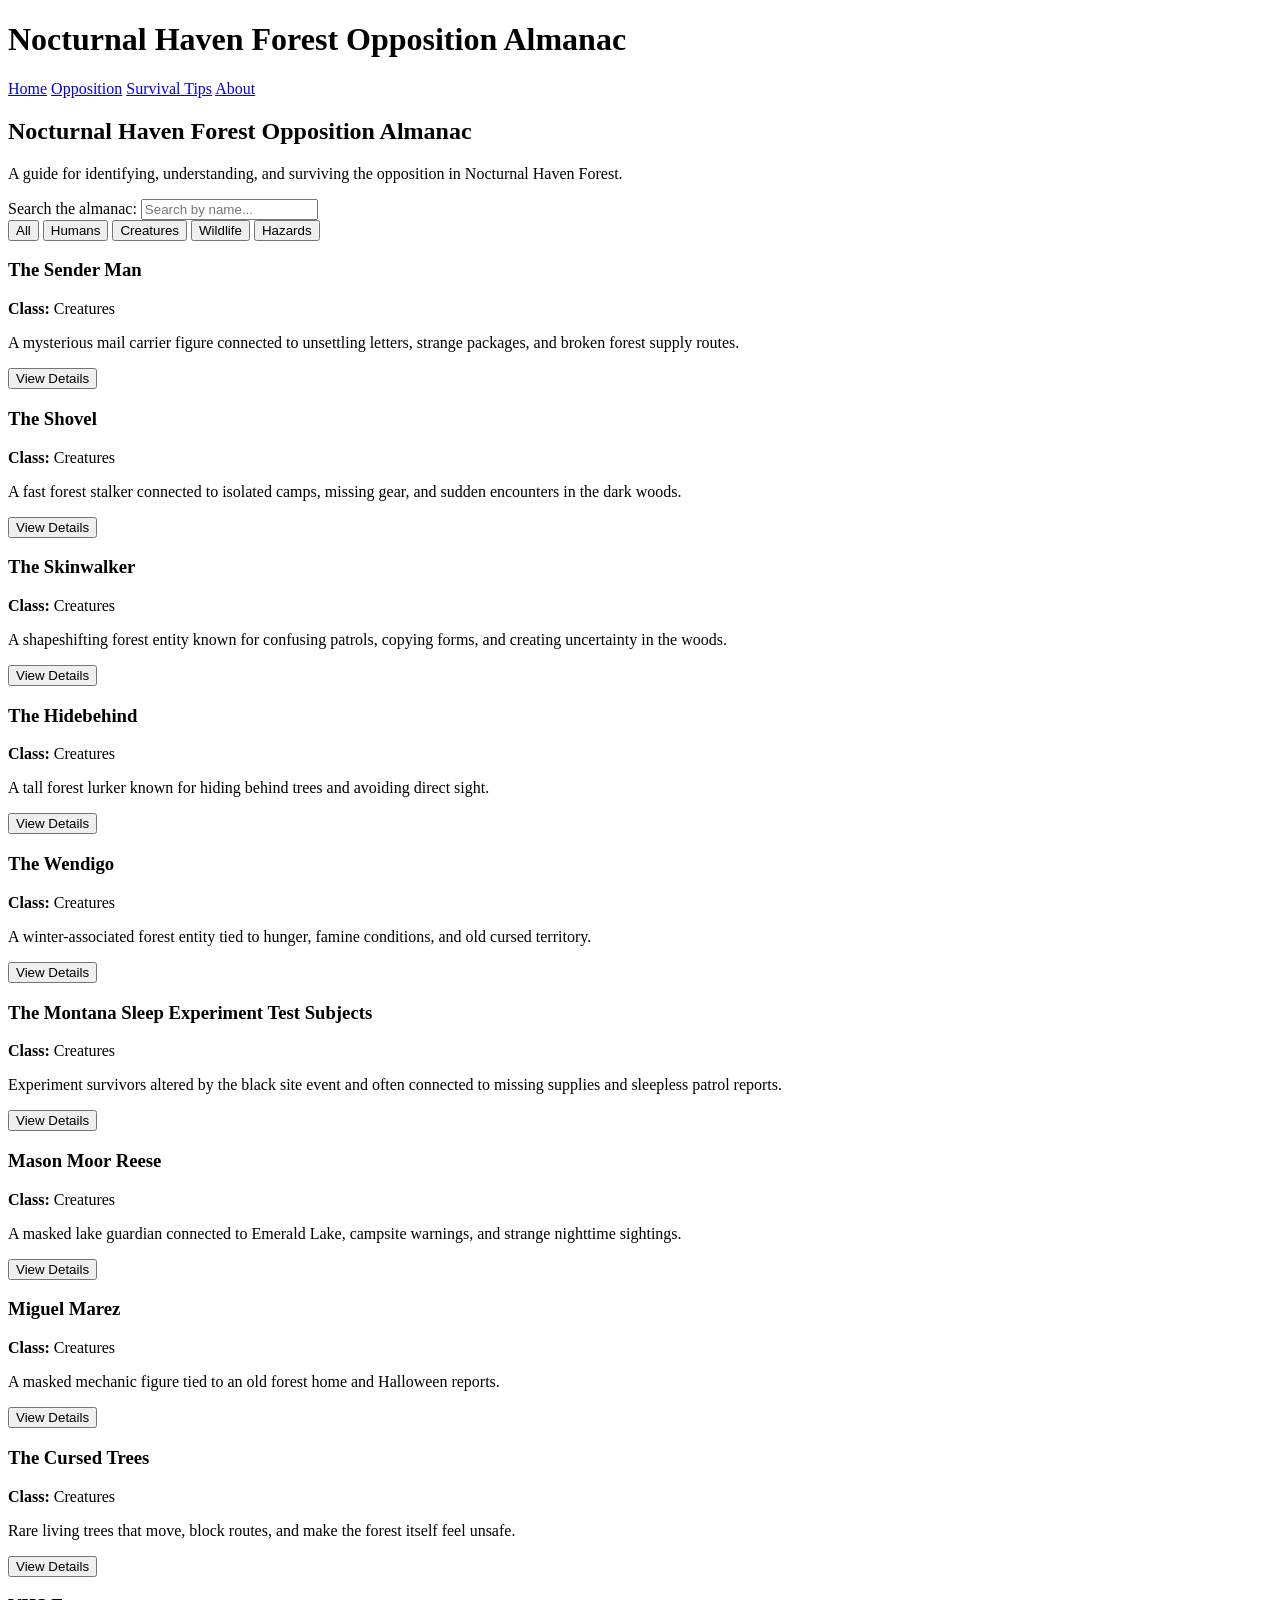
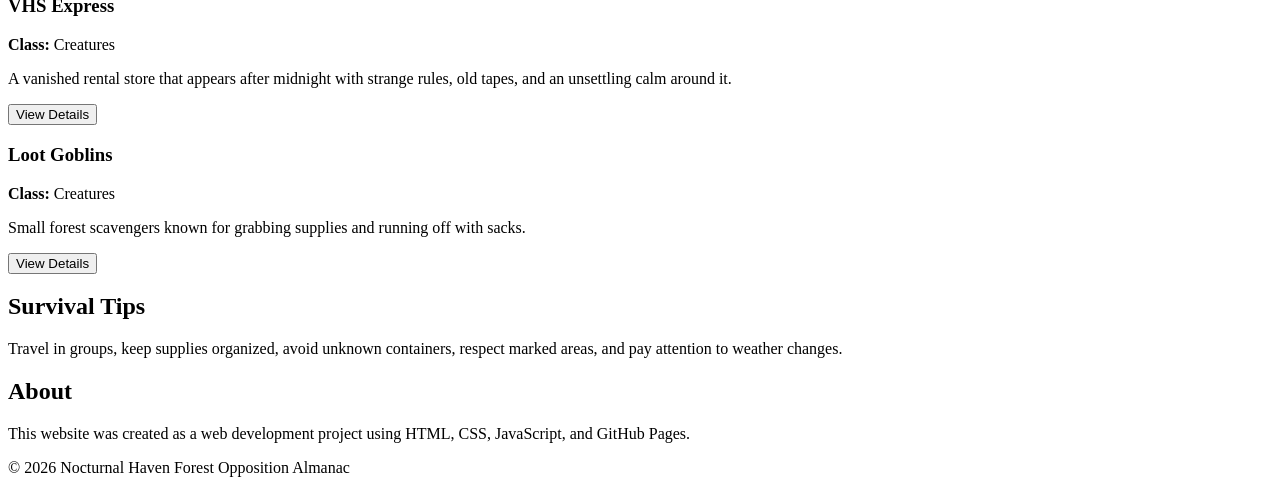
==== index.html @ ad65bc2d "Create index.html" ====
<!DOCTYPE html>
<html lang="en">
<head>
    <meta charset="UTF-8">
    <meta name="viewport" content="width=device-width, initial-scale=1.0">
    <title>Nocturnal Haven Forest Opposition Almanac</title>
    <link rel="stylesheet" href="style.css">
</head>
<body>
    <header>
        <h1>Nocturnal Haven Forest Opposition Almanac</h1>

        <nav aria-label="Main navigation">
            <a href="index.html">Home</a>
            <a href="#opposition">Opposition</a>
            <a href="#survival">Survival Tips</a>
            <a href="#about">About</a>
        </nav>
    </header>

    <main>
        <section class="hero">
            <h2>Nocturnal Haven Forest Opposition Almanac</h2>
            <p>A guide for identifying, understanding, and surviving the opposition in Nocturnal Haven Forest.</p>
        </section>

        <section class="search-area">
            <label for="search">Search the almanac:</label>
            <input type="text" id="search" placeholder="Search by name...">

            <div class="filters" aria-label="Opposition categories">
                <button type="button" data-filter="all">All</button>
                <button type="button" data-filter="humans">Humans</button>
                <button type="button" data-filter="creatures">Creatures</button>
                <button type="button" data-filter="wildlife">Wildlife</button>
                <button type="button" data-filter="hazards">Hazards</button>
            </div>
        </section>

        <section id="opposition" class="cards">
            <article class="card" data-category="creatures">
                <h3>The Sender Man</h3>
                <p><strong>Class:</strong> Creatures</p>
                <p>A mysterious mail carrier figure connected to unsettling letters, strange packages, and broken forest supply routes.</p>
                <button type="button">View Details</button>
            </article>

            <article class="card" data-category="creatures">
                <h3>The Shovel</h3>
                <p><strong>Class:</strong> Creatures</p>
                <p>A fast forest stalker connected to isolated camps, missing gear, and sudden encounters in the dark woods.</p>
                <button type="button">View Details</button>
            </article>

            <article class="card" data-category="creatures">
                <h3>The Skinwalker</h3>
                <p><strong>Class:</strong> Creatures</p>
                <p>A shapeshifting forest entity known for confusing patrols, copying forms, and creating uncertainty in the woods.</p>
                <button type="button">View Details</button>
            </article>

            <article class="card" data-category="creatures">
                <h3>The Hidebehind</h3>
                <p><strong>Class:</strong> Creatures</p>
                <p>A tall forest lurker known for hiding behind trees and avoiding direct sight.</p>
                <button type="button">View Details</button>
            </article>

            <article class="card" data-category="creatures">
                <h3>The Wendigo</h3>
                <p><strong>Class:</strong> Creatures</p>
                <p>A winter-associated forest entity tied to hunger, famine conditions, and old cursed territory.</p>
                <button type="button">View Details</button>
            </article>

            <article class="card" data-category="creatures">
                <h3>The Montana Sleep Experiment Test Subjects</h3>
                <p><strong>Class:</strong> Creatures</p>
                <p>Experiment survivors altered by the black site event and often connected to missing supplies and sleepless patrol reports.</p>
                <button type="button">View Details</button>
            </article>

            <article class="card" data-category="creatures">
                <h3>Mason Moor Reese</h3>
                <p><strong>Class:</strong> Creatures</p>
                <p>A masked lake guardian connected to Emerald Lake, campsite warnings, and strange nighttime sightings.</p>
                <button type="button">View Details</button>
            </article>

            <article class="card" data-category="creatures">
                <h3>Miguel Marez</h3>
                <p><strong>Class:</strong> Creatures</p>
                <p>A masked mechanic figure tied to an old forest home and Halloween reports.</p>
                <button type="button">View Details</button>
            </article>

            <article class="card" data-category="creatures">
                <h3>The Cursed Trees</h3>
                <p><strong>Class:</strong> Creatures</p>
                <p>Rare living trees that move, block routes, and make the forest itself feel unsafe.</p>
                <button type="button">View Details</button>
            </article>

            <article class="card" data-category="creatures">
                <h3>VHS Express</h3>
                <p><strong>Class:</strong> Creatures</p>
                <p>A vanished rental store that appears after midnight with strange rules, old tapes, and an unsettling calm around it.</p>
                <button type="button">View Details</button>
            </article>

            <article class="card" data-category="creatures">
                <h3>Loot Goblins</h3>
                <p><strong>Class:</strong> Creatures</p>
                <p>Small forest scavengers known for grabbing supplies and running off with sacks.</p>
                <button type="button">View Details</button>
            </article>
        </section>

        <section id="survival">
            <h2>Survival Tips</h2>
            <p>Travel in groups, keep supplies organized, avoid unknown containers, respect marked areas, and pay attention to weather changes.</p>
        </section>

        <section id="about">
            <h2>About</h2>
            <p>This website was created as a web development project using HTML, CSS, JavaScript, and GitHub Pages.</p>
        </section>
    </main>

    <footer>
        <p>&copy; 2026 Nocturnal Haven Forest Opposition Almanac</p>
    </footer>

    <script src="script.js"></script>
</body>
</html>
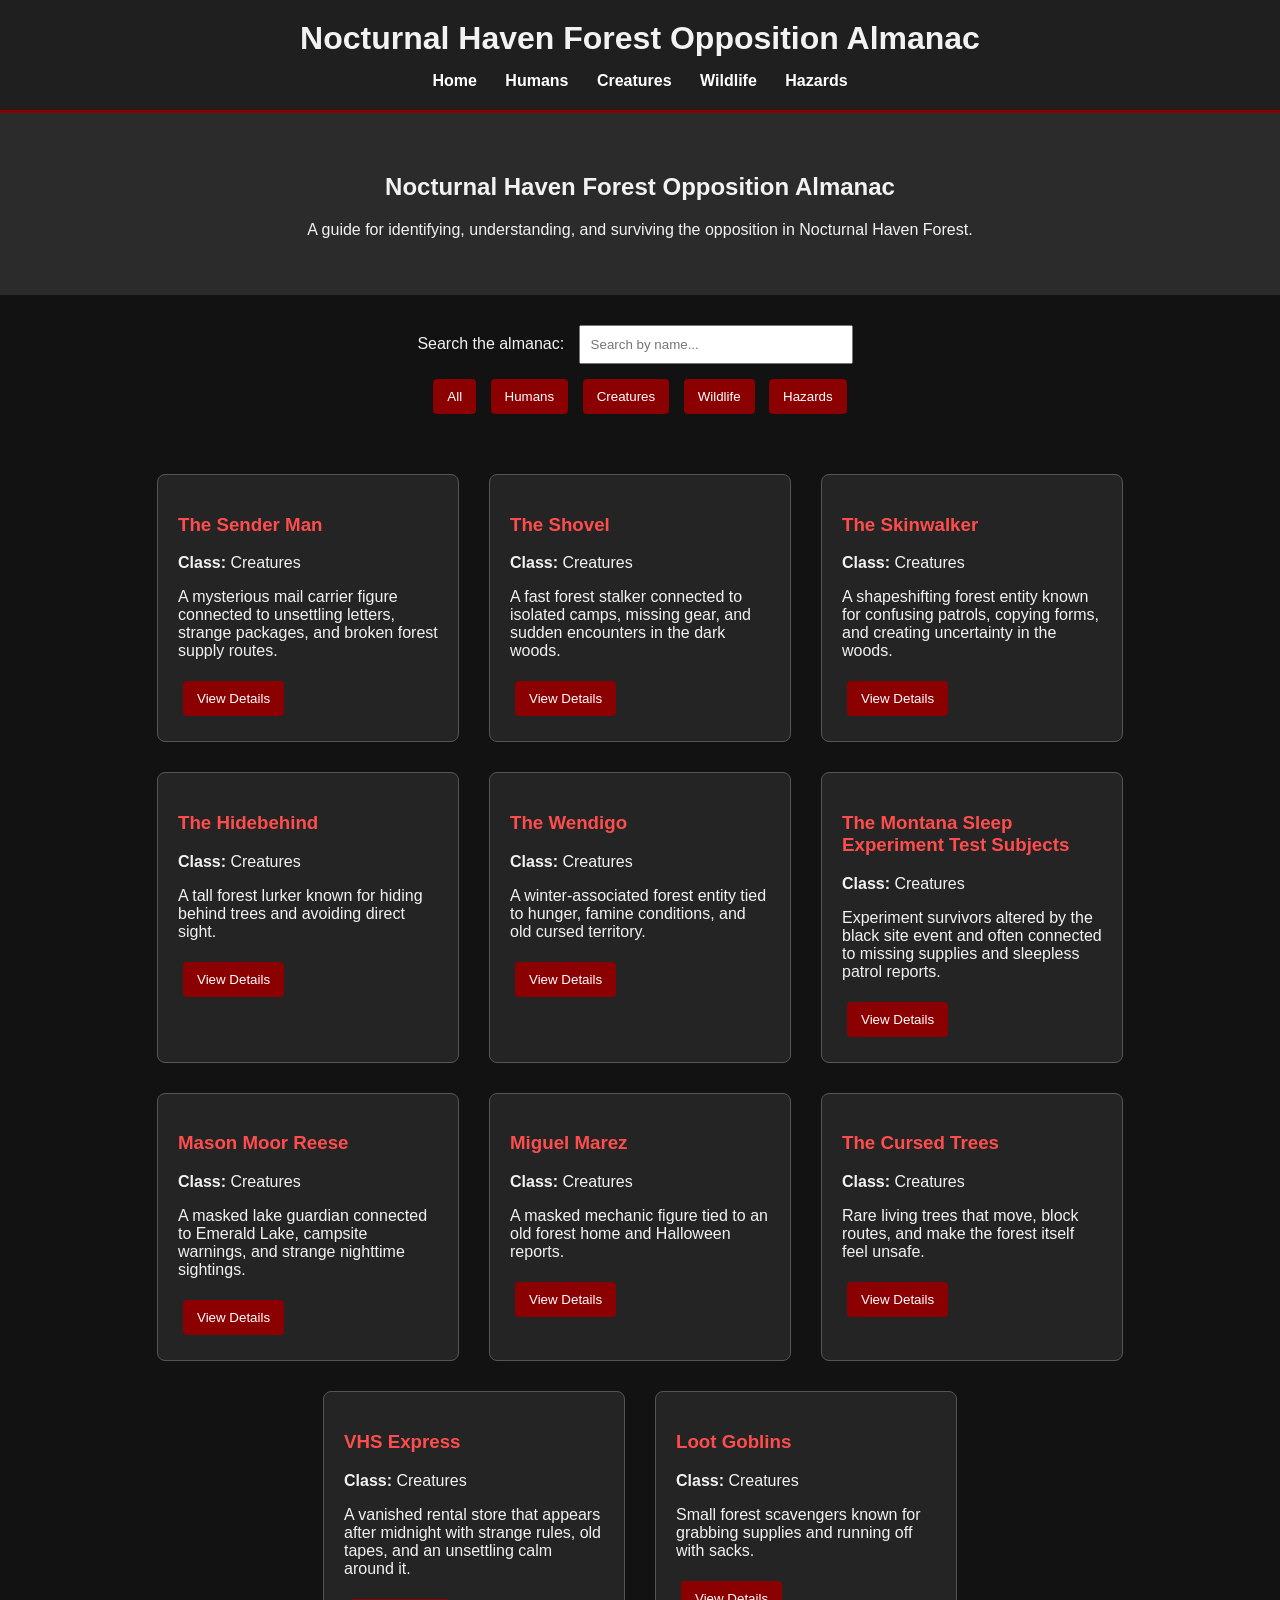
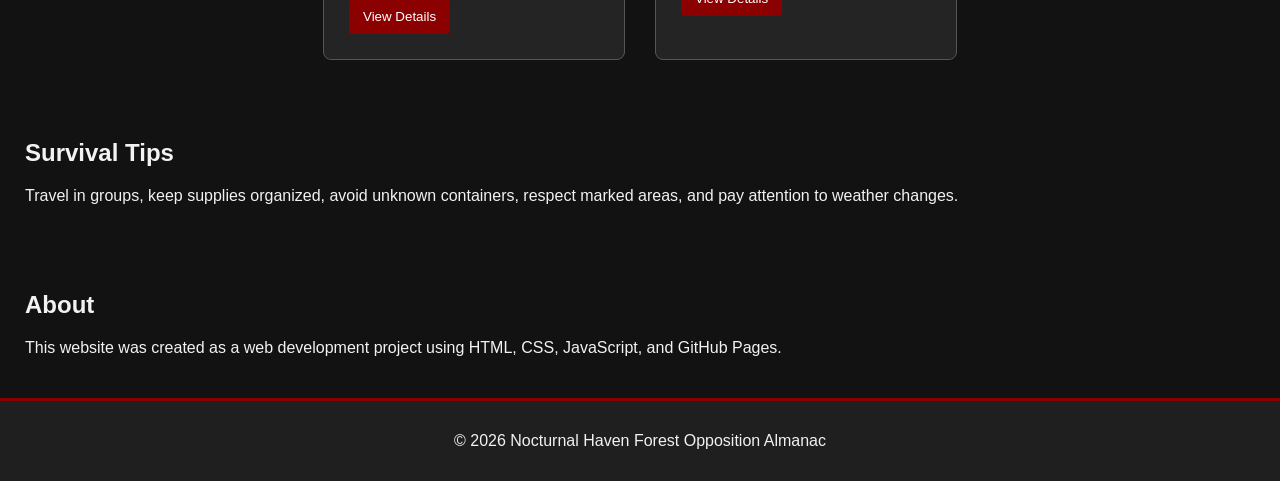
==== commit fd674532: "Create five-page drafted website" ====
--- a/index.html
+++ b/index.html
@@ -11,11 +11,12 @@
         <h1>Nocturnal Haven Forest Opposition Almanac</h1>
 
         <nav aria-label="Main navigation">
-            <a href="index.html">Home</a>
-            <a href="#opposition">Opposition</a>
-            <a href="#survival">Survival Tips</a>
-            <a href="#about">About</a>
-        </nav>
+    <a href="index.html">Home</a>
+    <a href="humans.html">Humans</a>
+    <a href="creatures.html">Creatures</a>
+    <a href="wildlife.html">Wildlife</a>
+    <a href="hazards.html">Hazards</a>
+</nav>
     </header>
 
     <main>
--- a/style.css
+++ b/style.css
@@ -0,0 +1,90 @@
+body {
+    margin: 0;
+    font-family: Arial, sans-serif;
+    background-color: #121212;
+    color: #f2f2f2;
+}
+
+header {
+    background-color: #1f1f1f;
+    padding: 20px;
+    text-align: center;
+    border-bottom: 3px solid darkred;
+}
+
+header h1 {
+    margin: 0 0 15px 0;
+}
+
+nav a {
+    color: #ffffff;
+    margin: 0 12px;
+    text-decoration: none;
+    font-weight: bold;
+}
+
+nav a:hover {
+    color: #ff4d4d;
+}
+
+.hero {
+    padding: 40px;
+    text-align: center;
+    background-color: #2b2b2b;
+}
+
+.search-area {
+    padding: 20px;
+    text-align: center;
+}
+
+input {
+    padding: 10px;
+    width: 250px;
+    margin: 10px;
+}
+
+button {
+    background-color: darkred;
+    color: white;
+    border: none;
+    padding: 10px 14px;
+    margin: 5px;
+    cursor: pointer;
+    border-radius: 4px;
+}
+
+button:hover {
+    background-color: #b30000;
+}
+
+.cards {
+    display: flex;
+    flex-wrap: wrap;
+    justify-content: center;
+    padding: 20px;
+}
+
+.card {
+    background-color: #242424;
+    border: 1px solid #555;
+    border-radius: 8px;
+    width: 260px;
+    margin: 15px;
+    padding: 20px;
+}
+
+.card h3 {
+    color: #ff4d4d;
+}
+
+section {
+    padding: 25px;
+}
+
+footer {
+    background-color: #1f1f1f;
+    text-align: center;
+    padding: 15px;
+    border-top: 3px solid darkred;
+}
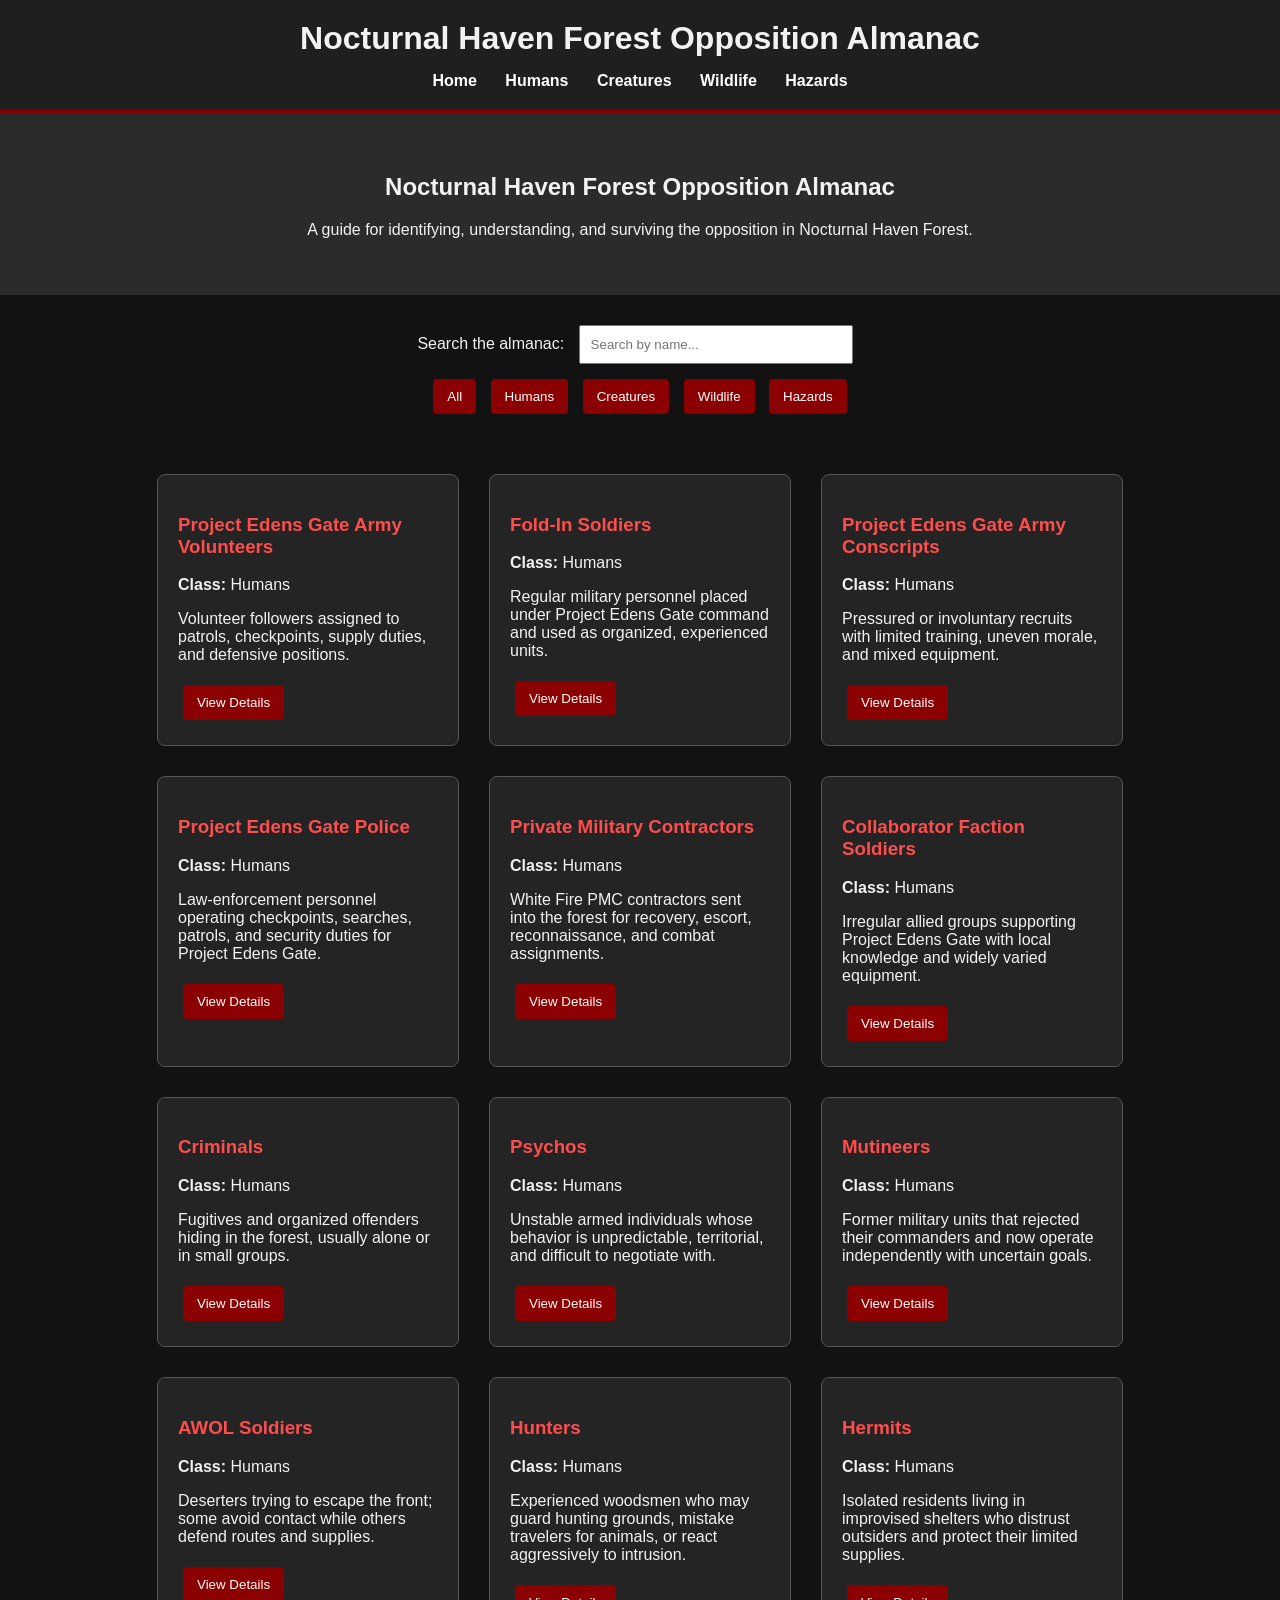
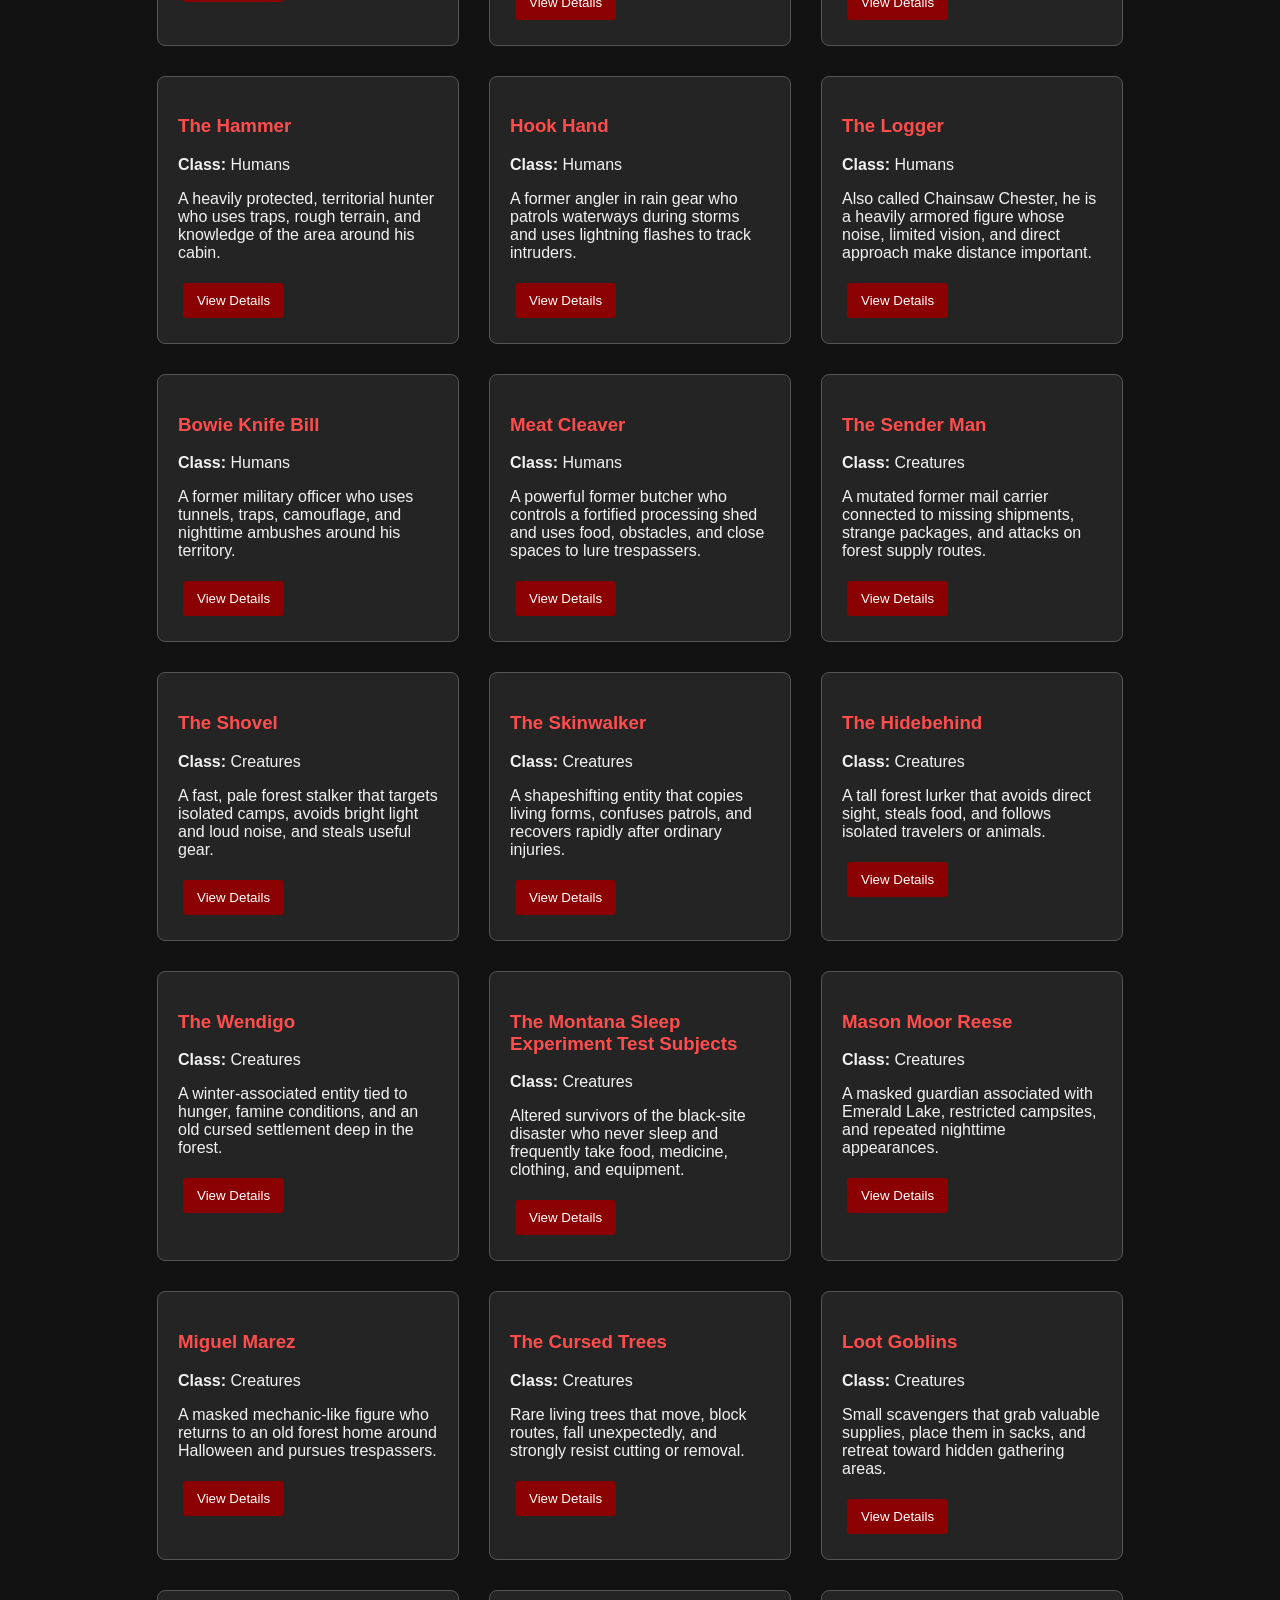
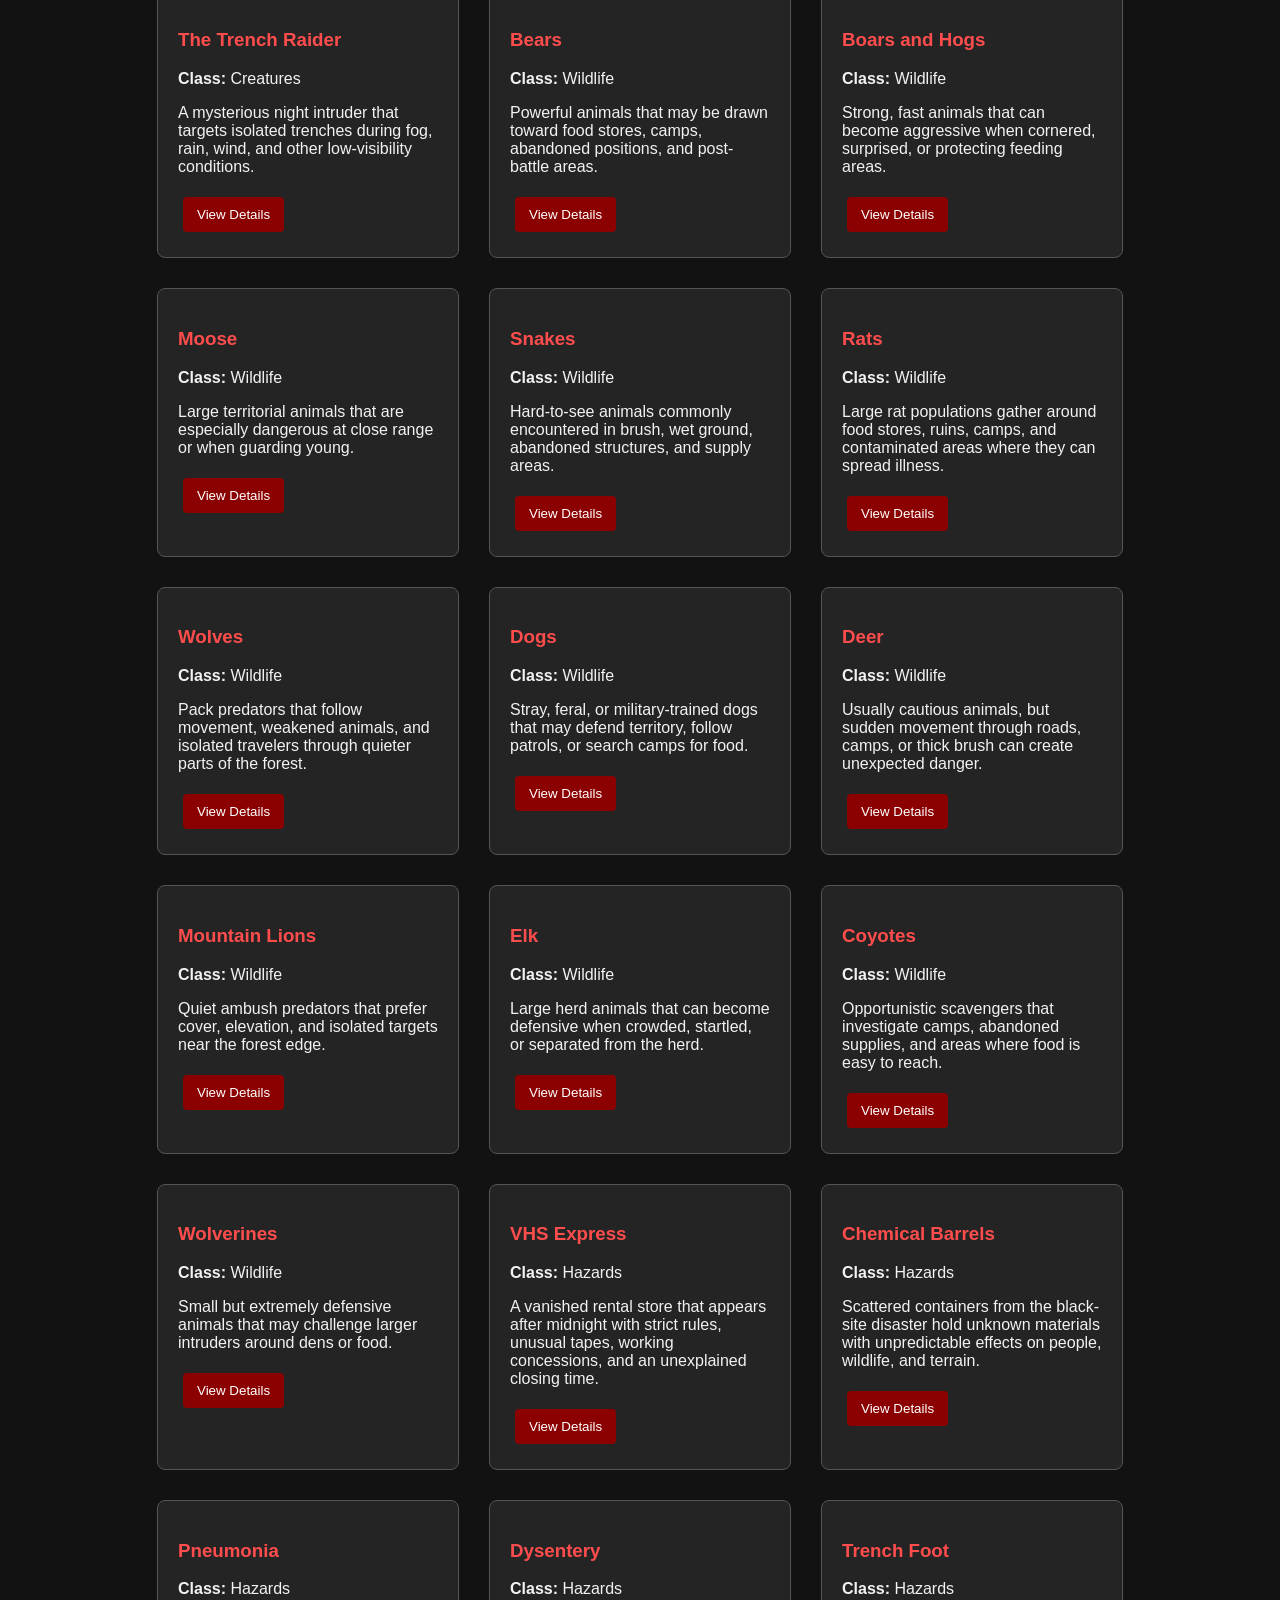
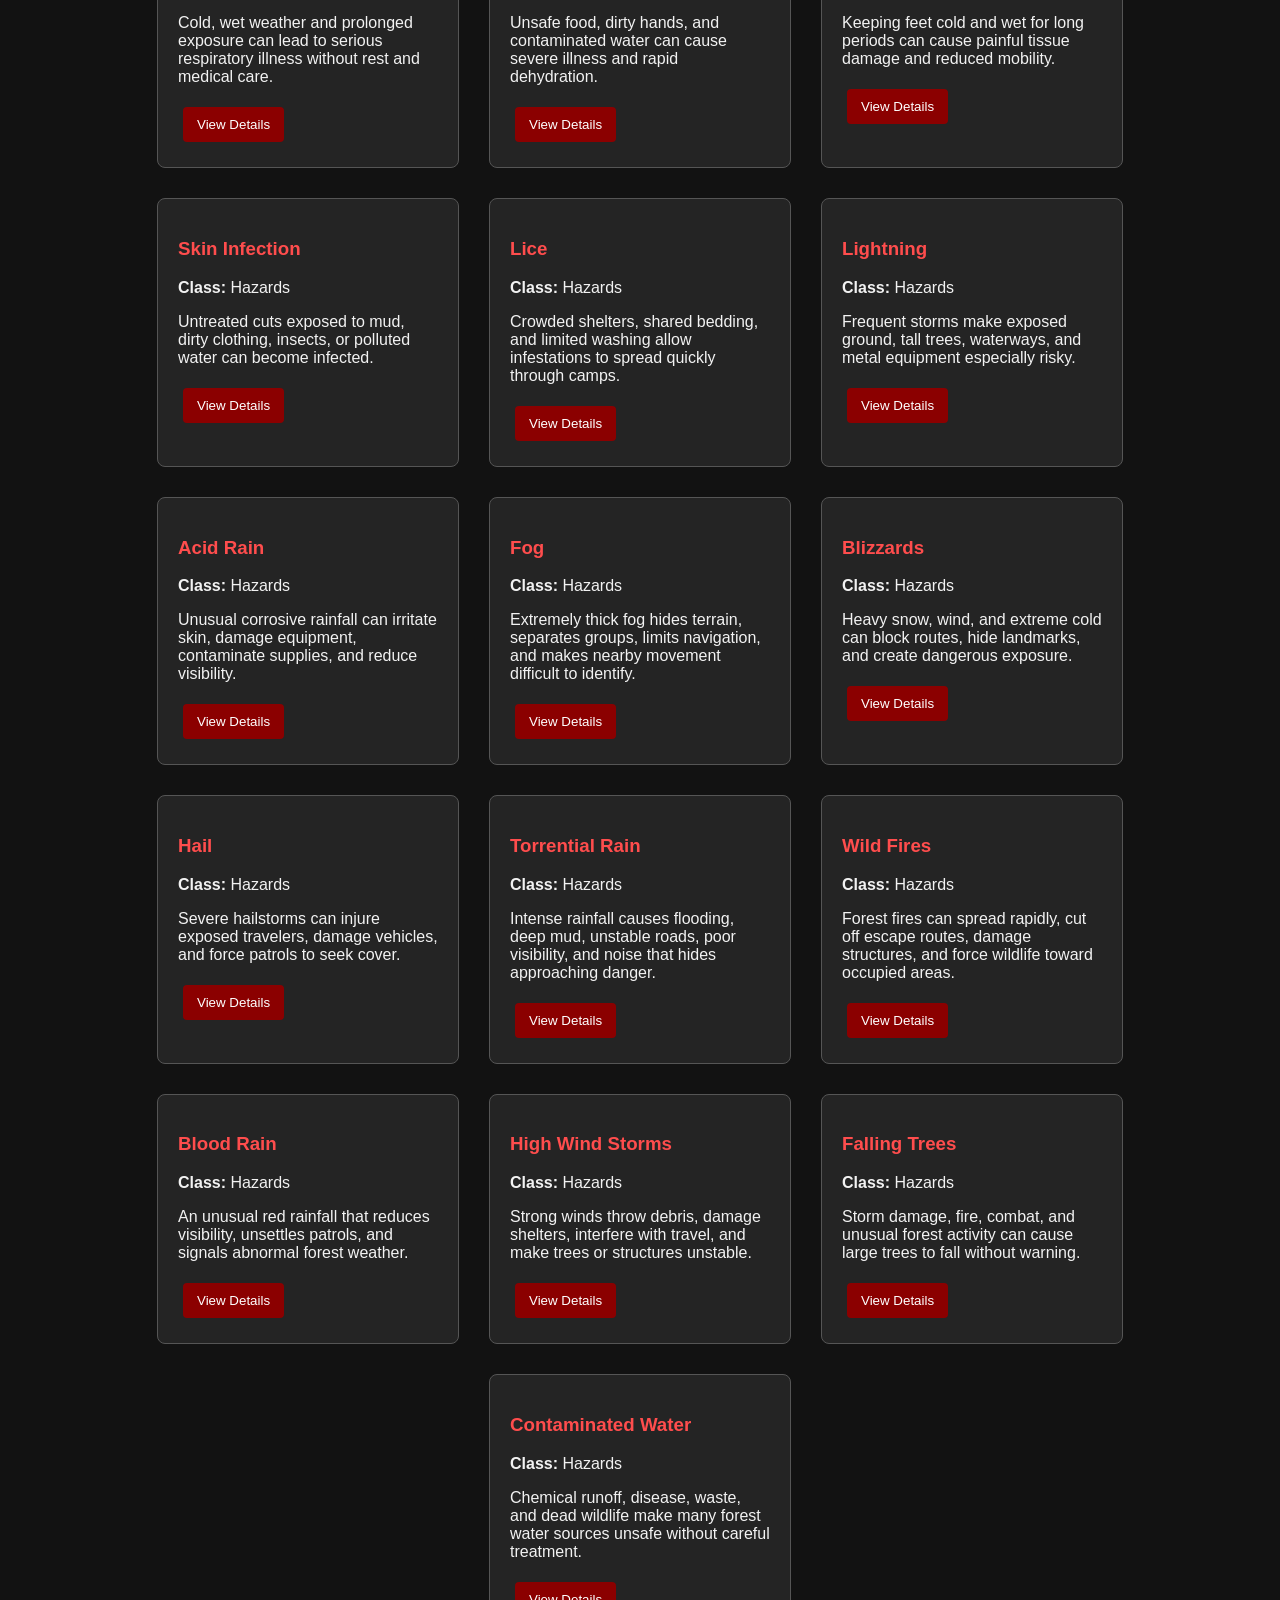
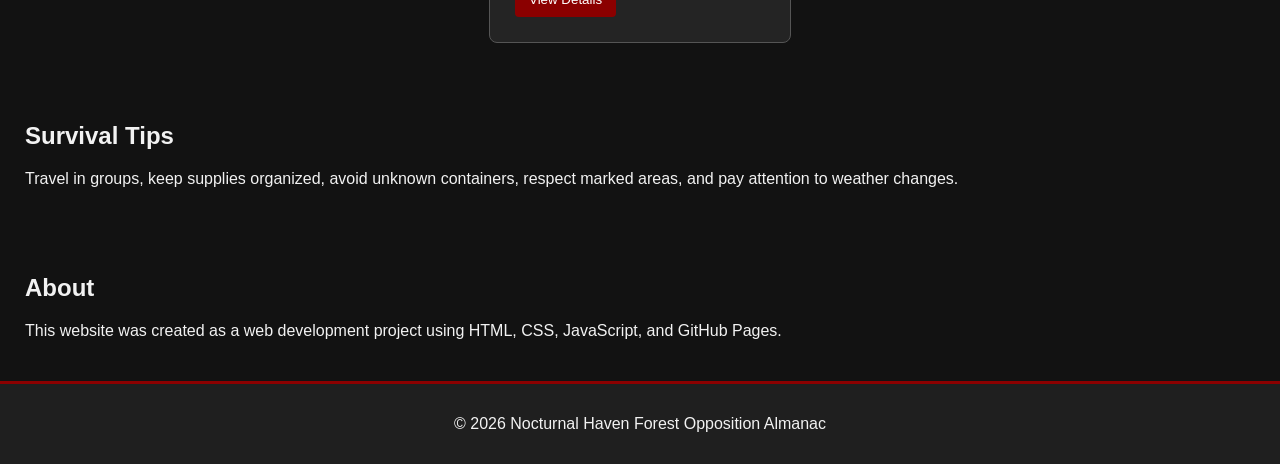
==== commit 295b77d7: "Fix homepage filter and add complete almanac entries" ====
--- a/index.html
+++ b/index.html
@@ -38,84 +38,9 @@
             </div>
         </section>
 
-        <section id="opposition" class="cards">
-            <article class="card" data-category="creatures">
-                <h3>The Sender Man</h3>
-                <p><strong>Class:</strong> Creatures</p>
-                <p>A mysterious mail carrier figure connected to unsettling letters, strange packages, and broken forest supply routes.</p>
-                <button type="button">View Details</button>
-            </article>
-
-            <article class="card" data-category="creatures">
-                <h3>The Shovel</h3>
-                <p><strong>Class:</strong> Creatures</p>
-                <p>A fast forest stalker connected to isolated camps, missing gear, and sudden encounters in the dark woods.</p>
-                <button type="button">View Details</button>
-            </article>
-
-            <article class="card" data-category="creatures">
-                <h3>The Skinwalker</h3>
-                <p><strong>Class:</strong> Creatures</p>
-                <p>A shapeshifting forest entity known for confusing patrols, copying forms, and creating uncertainty in the woods.</p>
-                <button type="button">View Details</button>
-            </article>
-
-            <article class="card" data-category="creatures">
-                <h3>The Hidebehind</h3>
-                <p><strong>Class:</strong> Creatures</p>
-                <p>A tall forest lurker known for hiding behind trees and avoiding direct sight.</p>
-                <button type="button">View Details</button>
-            </article>
-
-            <article class="card" data-category="creatures">
-                <h3>The Wendigo</h3>
-                <p><strong>Class:</strong> Creatures</p>
-                <p>A winter-associated forest entity tied to hunger, famine conditions, and old cursed territory.</p>
-                <button type="button">View Details</button>
-            </article>
-
-            <article class="card" data-category="creatures">
-                <h3>The Montana Sleep Experiment Test Subjects</h3>
-                <p><strong>Class:</strong> Creatures</p>
-                <p>Experiment survivors altered by the black site event and often connected to missing supplies and sleepless patrol reports.</p>
-                <button type="button">View Details</button>
-            </article>
-
-            <article class="card" data-category="creatures">
-                <h3>Mason Moor Reese</h3>
-                <p><strong>Class:</strong> Creatures</p>
-                <p>A masked lake guardian connected to Emerald Lake, campsite warnings, and strange nighttime sightings.</p>
-                <button type="button">View Details</button>
-            </article>
-
-            <article class="card" data-category="creatures">
-                <h3>Miguel Marez</h3>
-                <p><strong>Class:</strong> Creatures</p>
-                <p>A masked mechanic figure tied to an old forest home and Halloween reports.</p>
-                <button type="button">View Details</button>
-            </article>
-
-            <article class="card" data-category="creatures">
-                <h3>The Cursed Trees</h3>
-                <p><strong>Class:</strong> Creatures</p>
-                <p>Rare living trees that move, block routes, and make the forest itself feel unsafe.</p>
-                <button type="button">View Details</button>
-            </article>
-
-            <article class="card" data-category="creatures">
-                <h3>VHS Express</h3>
-                <p><strong>Class:</strong> Creatures</p>
-                <p>A vanished rental store that appears after midnight with strange rules, old tapes, and an unsettling calm around it.</p>
-                <button type="button">View Details</button>
-            </article>
-
-            <article class="card" data-category="creatures">
-                <h3>Loot Goblins</h3>
-                <p><strong>Class:</strong> Creatures</p>
-                <p>Small forest scavengers known for grabbing supplies and running off with sacks.</p>
-                <button type="button">View Details</button>
-            </article>
-        </section>
+        <section id="opposition" class="cards" aria-live="polite">
+    <!-- Cards are created by script.js -->
+</section>
 
         <section id="survival">
             <h2>Survival Tips</h2>
